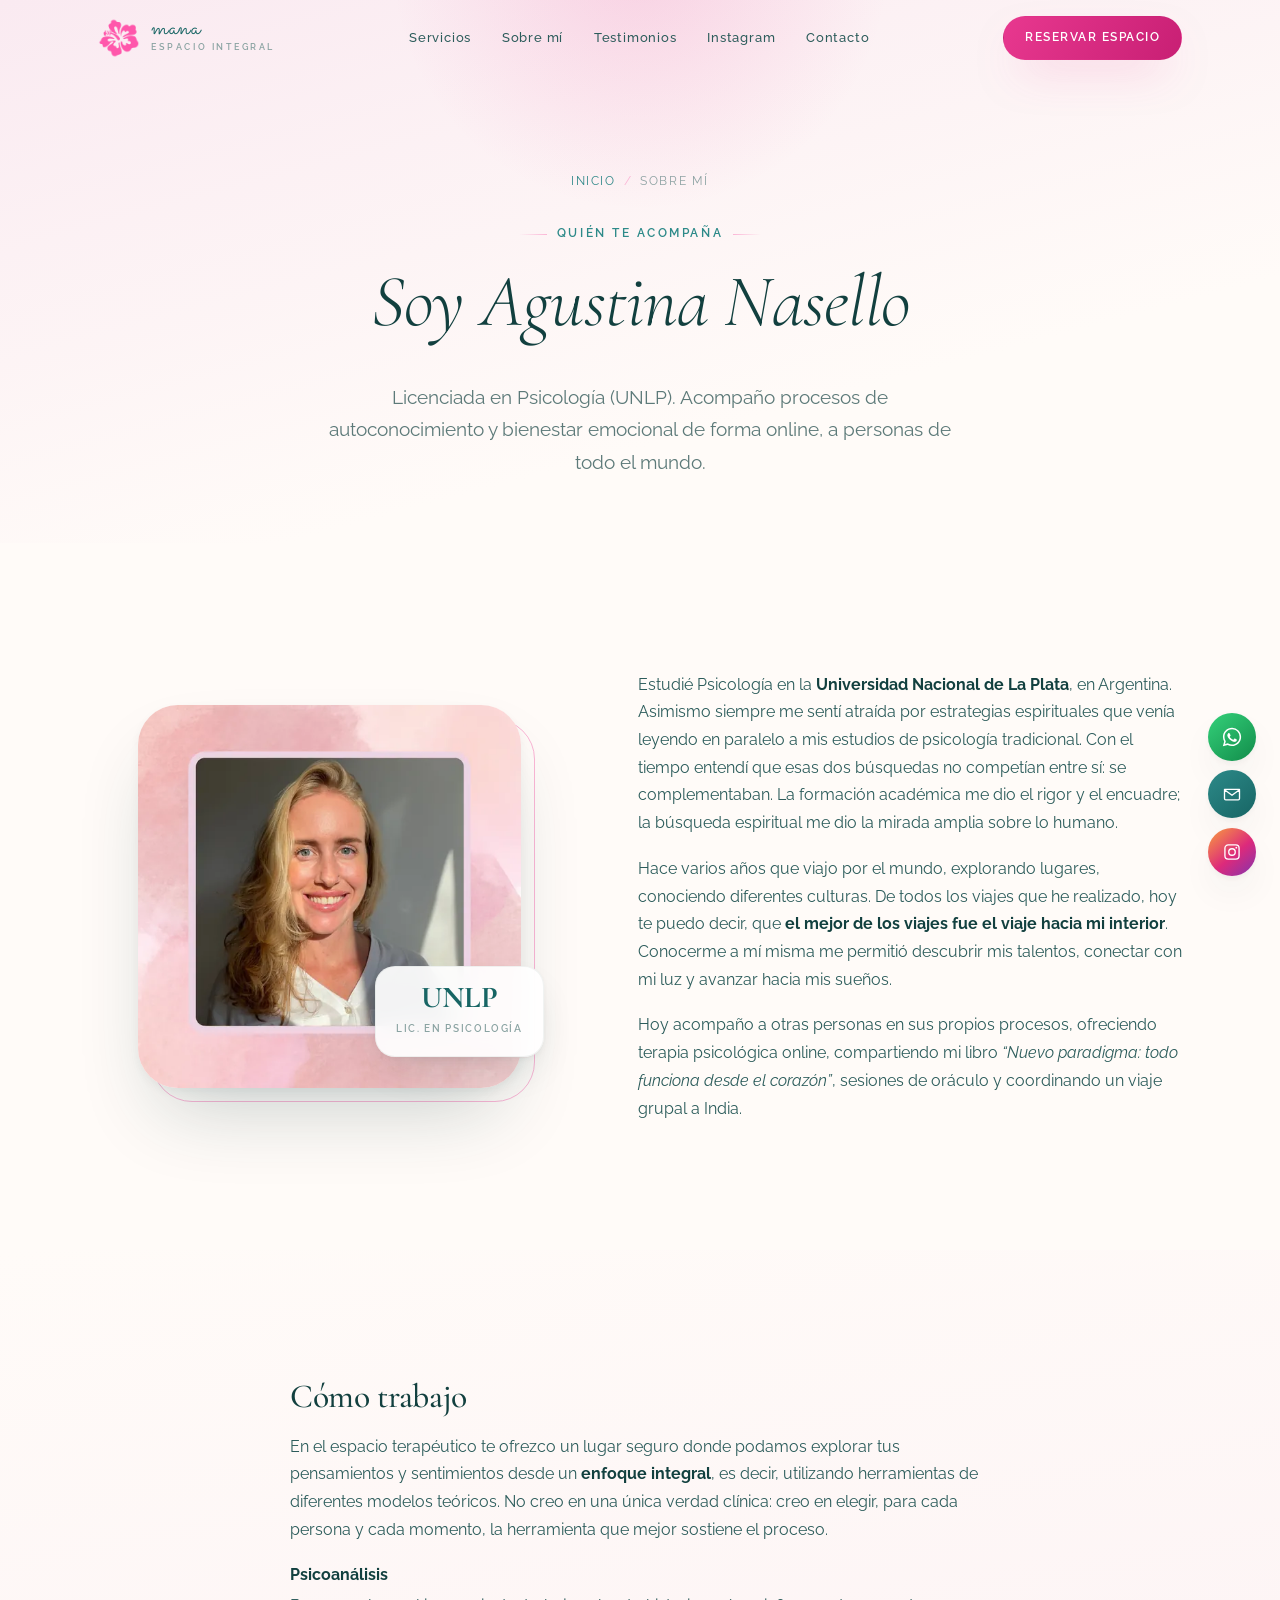
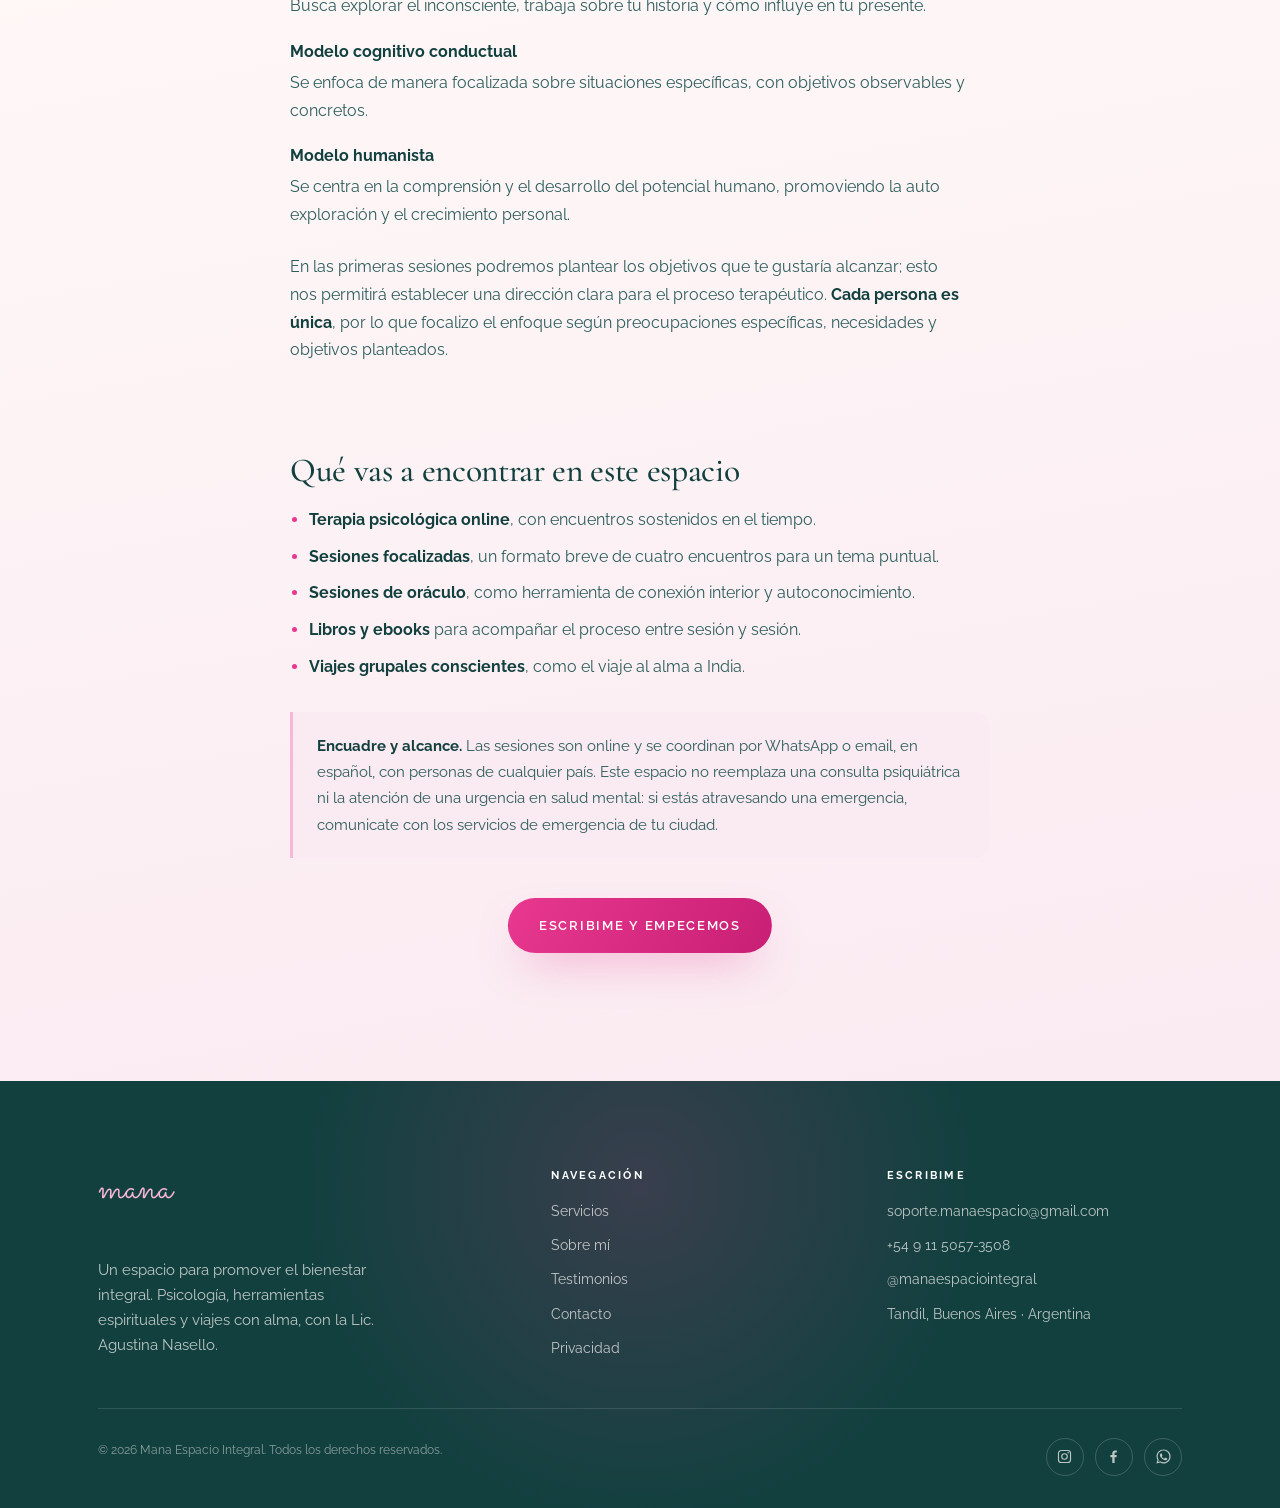
==== about/index.html @ 14892eba "Sitio de Mana · Espacio Integral Sitio estático de manaespacio.com: psicología online, sesiones foca" ====
<!DOCTYPE html>
<html lang="es">
<head>
<meta charset="UTF-8" />
<meta name="viewport" content="width=device-width, initial-scale=1, viewport-fit=cover" />
<title>Sobre mí — Lic. Agustina Nasello | Mana Espacio Integral</title>
<meta name="description" content="Quién está detrás de Mana Espacio Integral: Agustina Nasello, licenciada en Psicología por la UNLP. Formación, enfoque terapéutico integral y cómo trabajo." />
<meta name="robots" content="index, follow, max-image-preview:large" />
<meta name="theme-color" content="#fffbf8" />
<link rel="canonical" href="https://manaespacio.com/about/" />
<link rel="icon" href="../images/favicon.ico" sizes="any" />
<link rel="apple-touch-icon" href="../images/apple-touch-icon.png" />
<meta property="og:type" content="article" />
<meta property="og:locale" content="es_AR" />
<meta property="og:site_name" content="Mana · Espacio Integral" />
<meta property="og:title" content="Sobre mí — Lic. Agustina Nasello | Mana Espacio Integral" />
<meta property="og:description" content="Quién está detrás de Mana Espacio Integral: Agustina Nasello, licenciada en Psicología por la UNLP. Formación, enfoque terapéutico integral y cómo trabajo." />
<meta property="og:image" content="https://manaespacio.com/images/og-image.jpg" />
<meta name="twitter:card" content="summary_large_image" />
<link rel="alternate" type="text/markdown" href="../md/about.md" title="Versión markdown para agentes" />
<link rel="sitemap" type="application/xml" href="../sitemap.xml" />
<link rel="preconnect" href="https://fonts.googleapis.com" />
<link rel="preconnect" href="https://fonts.gstatic.com" crossorigin />
<link href="https://fonts.googleapis.com/css2?family=Cormorant+Garamond:ital,wght@0,300;0,400;0,500;0,600;1,300;1,400;1,500&family=Raleway:wght@300;400;500;600;700&family=Sacramento&display=swap" rel="stylesheet" />
<link rel="stylesheet" href="../assets/css/styles.css" />
<script type="application/ld+json">
{
  "@context": "https://schema.org",
  "@type": "AboutPage",
  "url": "https://manaespacio.com/about/",
  "name": "Sobre mí — Lic. Agustina Nasello",
  "inLanguage": "es",
  "isPartOf": { "@id": "https://manaespacio.com/#website" },
  "about": { "@id": "https://manaespacio.com/#agustina" },
  "mainEntity": {
    "@type": "Person",
    "@id": "https://manaespacio.com/#agustina",
    "name": "Agustina Nasello",
    "honorificPrefix": "Lic.",
    "jobTitle": "Licenciada en Psicología",
    "image": "https://manaespacio.com/images/agustina.webp",
    "email": "soporte.manaespacio@gmail.com",
    "telephone": "+54-9-11-5057-3508",
    "worksFor": { "@id": "https://manaespacio.com/#organization" },
    "alumniOf": { "@type": "CollegeOrUniversity", "name": "Universidad Nacional de La Plata" },
    "address": {
      "@type": "PostalAddress",
      "addressLocality": "Tandil",
      "addressRegion": "Buenos Aires",
      "addressCountry": "AR"
    },
    "sameAs": ["https://www.instagram.com/manaespaciointegral/"]
  }
}
</script>
</head>

<body>
<a class="skip-link" href="#main">Saltar al contenido</a>
<div class="scroll-bar" aria-hidden="true"></div>

<svg width="0" height="0" style="position:absolute" aria-hidden="true" focusable="false">
  <defs>
    <symbol id="i-wa" viewBox="0 0 24 24"><path fill="currentColor" d="M12.04 2C6.58 2 2.13 6.45 2.13 11.91c0 1.75.46 3.45 1.32 4.95L2 22l5.25-1.38a9.87 9.87 0 0 0 4.79 1.22h.01c5.46 0 9.91-4.45 9.91-9.91 0-2.65-1.03-5.14-2.9-7.01A9.82 9.82 0 0 0 12.04 2m0 1.67c2.2 0 4.27.86 5.83 2.42a8.2 8.2 0 0 1 2.41 5.82c0 4.54-3.7 8.24-8.25 8.24a8.2 8.2 0 0 1-4.19-1.15l-.3-.18-3.12.82.83-3.04-.2-.31a8.18 8.18 0 0 1-1.26-4.38c0-4.54 3.7-8.24 8.25-8.24m-3.6 4.1c-.17 0-.44.06-.67.31s-.89.87-.89 2.12.91 2.46 1.04 2.63 1.79 2.74 4.35 3.83c.61.26 1.08.42 1.45.54.61.19 1.17.17 1.61.1.49-.07 1.5-.61 1.72-1.21s.21-1.1.15-1.21-.23-.17-.48-.29-1.5-.74-1.73-.83-.4-.12-.57.12-.65.83-.8 1-.3.19-.55.06-1.06-.39-2.02-1.24c-.75-.67-1.25-1.49-1.4-1.74s-.02-.39.11-.51c.11-.11.25-.29.37-.44s.17-.25.25-.41.04-.31-.02-.44-.57-1.37-.78-1.87c-.2-.48-.41-.42-.57-.43z"/></symbol>
    <symbol id="i-mail" viewBox="0 0 24 24"><path fill="none" stroke="currentColor" stroke-width="1.6" stroke-linecap="round" stroke-linejoin="round" d="M3 6.5h18v11a1.5 1.5 0 0 1-1.5 1.5h-15A1.5 1.5 0 0 1 3 17.5zM3 7l9 6.5L21 7"/></symbol>
    <symbol id="i-ig" viewBox="0 0 24 24"><path fill="none" stroke="currentColor" stroke-width="1.6" d="M7.5 3.5h9a4 4 0 0 1 4 4v9a4 4 0 0 1-4 4h-9a4 4 0 0 1-4-4v-9a4 4 0 0 1 4-4Z"/><circle cx="12" cy="12" r="3.9" fill="none" stroke="currentColor" stroke-width="1.6"/><circle cx="17.2" cy="6.8" r="1.1" fill="currentColor"/></symbol>
    <symbol id="i-fb" viewBox="0 0 24 24"><path fill="currentColor" d="M13.5 21v-8h2.7l.4-3.1h-3.1V7.9c0-.9.25-1.5 1.55-1.5h1.65V3.63A22 22 0 0 0 14.3 3.5c-2.38 0-4 1.45-4 4.12V9.9H7.6V13h2.7v8z"/></symbol>
    <symbol id="i-arrow" viewBox="0 0 24 24"><path fill="none" stroke="currentColor" stroke-width="1.8" stroke-linecap="round" stroke-linejoin="round" d="M4 12h15m-6-6 6 6-6 6"/></symbol>
    <symbol id="i-chev" viewBox="0 0 24 24"><path fill="none" stroke="currentColor" stroke-width="2" stroke-linecap="round" stroke-linejoin="round" d="m6 9 6 6 6-6"/></symbol>
    <symbol id="i-ext" viewBox="0 0 24 24"><path fill="none" stroke="currentColor" stroke-width="1.8" stroke-linecap="round" stroke-linejoin="round" d="M14 4h6v6m0-6L10 14M18 14v5a1 1 0 0 1-1 1H5a1 1 0 0 1-1-1V7a1 1 0 0 1 1-1h5"/></symbol>
  </defs>
</svg>

<header class="site-header">
  <div class="header-inner">
    <a class="brand" href="../" aria-label="Mana Espacio Integral — inicio">
      <img src="../images/mana-flor.webp" width="400" height="400" alt="" />
      <span class="brand-name"><b>mana</b><span>Espacio Integral</span></span>
    </a>
    <nav class="nav" id="nav" aria-label="Navegación principal">
      <a href="../#servicios">Servicios</a>
      <a href="../about/">Sobre mí</a>
      <a href="../#testimonios">Testimonios</a>
      <a href="../#instagram">Instagram</a>
      <a href="../contact/">Contacto</a>
      <a class="btn btn--pink btn--sm" href="https://wa.link/99ufp4" target="_blank" rel="noopener">Escribime</a>
    </nav>
    <a class="btn btn--pink btn--sm header-cta" href="../contact/" data-magnetic>Reservar espacio</a>
    <button class="nav-toggle" type="button" aria-expanded="false" aria-controls="nav" aria-label="Abrir menú">
      <span></span>
    </button>
  </div>
</header>
<div class="nav-scrim" aria-hidden="true"></div>

<main id="main">

  <section class="page-hero">
    <div class="wrap narrow">
      <ol class="breadcrumb"><li><a href="../">Inicio</a></li><li>Sobre mí</li></ol>
      <p class="eyebrow eyebrow--center">Quién te acompaña</p>
      <h1>Soy Agustina Nasello</h1>
      <p class="lede">Licenciada en Psicología (UNLP). Acompaño procesos de autoconocimiento y bienestar emocional de forma online, a personas de todo el mundo.</p>
    </div>
  </section>

  <section class="section about">
    <div class="wrap">
      <div class="about-grid">
        <figure class="about-figure" data-reveal="left">
          <img src="../images/agustina.webp"
               srcset="../images/agustina-sm.webp 560w, ../images/agustina.webp 960w"
               sizes="(max-width: 1040px) 90vw, 40vw"
               width="960" height="960" loading="lazy"
               alt="Agustina Nasello, licenciada en Psicología" />
          <figcaption class="about-badge"><b>UNLP</b><span>Lic. en Psicología</span></figcaption>
        </figure>

        <div class="prose" data-reveal="right">
          <p>Estudié Psicología en la <strong>Universidad Nacional de La Plata</strong>, en Argentina. Asimismo siempre me sentí atraída por estrategias espirituales que venía leyendo en paralelo a mis estudios de psicología tradicional. Con el tiempo entendí que esas dos búsquedas no competían entre sí: se complementaban. La formación académica me dio el rigor y el encuadre; la búsqueda espiritual me dio la mirada amplia sobre lo humano.</p>
          <p>Hace varios años que viajo por el mundo, explorando lugares, conociendo diferentes culturas. De todos los viajes que he realizado, hoy te puedo decir, que <strong>el mejor de los viajes fue el viaje hacia mi interior</strong>. Conocerme a mí misma me permitió descubrir mis talentos, conectar con mi luz y avanzar hacia mis sueños.</p>
          <p>Hoy acompaño a otras personas en sus propios procesos, ofreciendo terapia psicológica online, compartiendo mi libro <em>“Nuevo paradigma: todo funciona desde el corazón”</em>, sesiones de oráculo y coordinando un viaje grupal a India.</p>
        </div>
      </div>
    </div>
  </section>

  <section class="section" style="background:linear-gradient(170deg,var(--cream),var(--blush))">
    <div class="wrap">
      <div class="prose">
        <h2>Cómo trabajo</h2>
        <p>En el espacio terapéutico te ofrezco un lugar seguro donde podamos explorar tus pensamientos y sentimientos desde un <strong>enfoque integral</strong>, es decir, utilizando herramientas de diferentes modelos teóricos. No creo en una única verdad clínica: creo en elegir, para cada persona y cada momento, la herramienta que mejor sostiene el proceso.</p>

        <dl>
          <dt>Psicoanálisis</dt>
          <dd>Busca explorar el inconsciente, trabaja sobre tu historia y cómo influye en tu presente.</dd>
          <dt>Modelo cognitivo conductual</dt>
          <dd>Se enfoca de manera focalizada sobre situaciones específicas, con objetivos observables y concretos.</dd>
          <dt>Modelo humanista</dt>
          <dd>Se centra en la comprensión y el desarrollo del potencial humano, promoviendo la auto exploración y el crecimiento personal.</dd>
        </dl>

        <p>En las primeras sesiones podremos plantear los objetivos que te gustaría alcanzar; esto nos permitirá establecer una dirección clara para el proceso terapéutico. <strong>Cada persona es única</strong>, por lo que focalizo el enfoque según preocupaciones específicas, necesidades y objetivos planteados.</p>

        <h2>Qué vas a encontrar en este espacio</h2>
        <ul>
          <li><strong>Terapia psicológica online</strong>, con encuentros sostenidos en el tiempo.</li>
          <li><strong>Sesiones focalizadas</strong>, un formato breve de cuatro encuentros para un tema puntual.</li>
          <li><strong>Sesiones de oráculo</strong>, como herramienta de conexión interior y autoconocimiento.</li>
          <li><strong>Libros y ebooks</strong> para acompañar el proceso entre sesión y sesión.</li>
          <li><strong>Viajes grupales conscientes</strong>, como el viaje al alma a India.</li>
        </ul>

        <div class="callout">
          <p><strong>Encuadre y alcance.</strong> Las sesiones son online y se coordinan por WhatsApp o email, en español, con personas de cualquier país. Este espacio no reemplaza una consulta psiquiátrica ni la atención de una urgencia en salud mental: si estás atravesando una emergencia, comunicate con los servicios de emergencia de tu ciudad.</p>
        </div>

        <p style="margin-top:2.5rem;text-align:center">
          <a class="btn btn--pink" href="../contact/" data-magnetic>Escribime y empecemos</a>
        </p>
      </div>
    </div>
  </section>
</main>

<div class="dock" aria-label="Contacto rápido">
  <a class="wa" href="https://wa.link/99ufp4" target="_blank" rel="noopener" aria-label="Escribir por WhatsApp"><svg width="22" height="22" aria-hidden="true"><use href="#i-wa"/></svg></a>
  <a class="em" href="mailto:soporte.manaespacio@gmail.com" aria-label="Enviar un email"><svg width="20" height="20" aria-hidden="true"><use href="#i-mail"/></svg></a>
  <a class="ig" href="https://www.instagram.com/manaespaciointegral/" target="_blank" rel="noopener" aria-label="Ir a Instagram"><svg width="20" height="20" aria-hidden="true"><use href="#i-ig"/></svg></a>
</div>

<footer class="site-footer">
  <div class="wrap">
    <div class="footer-grid">
      <div class="footer-brand">
        <p class="script">mana</p>
        <p>Un espacio para promover el bienestar integral. Psicología, herramientas espirituales y viajes con alma, con la Lic. Agustina Nasello.</p>
      </div>
      <div>
        <h4>Navegación</h4>
        <ul class="footer-links">
          <li><a href="../#servicios">Servicios</a></li>
          <li><a href="../about/">Sobre mí</a></li>
          <li><a href="../#testimonios">Testimonios</a></li>
          <li><a href="../contact/">Contacto</a></li>
          <li><a href="../privacy/">Privacidad</a></li>
        </ul>
      </div>
      <div>
        <h4>Escribime</h4>
        <ul class="footer-links">
          <li><a href="mailto:soporte.manaespacio@gmail.com">soporte.manaespacio@gmail.com</a></li>
          <li><a href="https://wa.link/99ufp4" target="_blank" rel="noopener">+54 9 11 5057-3508</a></li>
          <li><a href="https://www.instagram.com/manaespaciointegral/" target="_blank" rel="noopener">@manaespaciointegral</a></li>
          <li>Tandil, Buenos Aires · Argentina</li>
        </ul>
      </div>
    </div>
    <div class="footer-bottom">
      <p>© <span data-year>2026</span> Mana Espacio Integral. Todos los derechos reservados.</p>
      <div class="footer-social">
        <a href="https://www.instagram.com/manaespaciointegral/" target="_blank" rel="noopener" aria-label="Instagram"><svg width="17" height="17" aria-hidden="true"><use href="#i-ig"/></svg></a>
        <a href="https://www.facebook.com/profile.php?id=61576437737966" target="_blank" rel="noopener" aria-label="Facebook"><svg width="17" height="17" aria-hidden="true"><use href="#i-fb"/></svg></a>
        <a href="https://wa.link/99ufp4" target="_blank" rel="noopener" aria-label="WhatsApp"><svg width="17" height="17" aria-hidden="true"><use href="#i-wa"/></svg></a>
      </div>
    </div>
  </div>
</footer>

<script src="../assets/js/main.js" defer></script>
</body>
</html>
---- assets/css/styles.css ----
/* =========================================================
   Mana · Espacio Integral — sistema de diseño
   Paleta tomada del logo: hibisco #F850A8 · turquesa #409898
   ========================================================= */

:root {
  /* Superficies */
  --cream:      #fffbf8;
  --shell:      #fdf4f0;
  --blush:      #faeaf1;
  --petal:      #f7d8e6;
  --white:      #ffffff;

  /* Tinta */
  --ink:        #12403f;
  --ink-2:      #2c5c5b;
  --ink-soft:   #5d7a79;
  --ink-faint:  #8aa3a2;

  /* Marca */
  --teal:       #2d8a89;
  --teal-deep:  #176564;
  --teal-glow:  rgba(45, 138, 137, .18);
  --pink:       #e8388f;
  --pink-deep:  #c81f74;
  --pink-soft:  #fbb6d6;
  --pink-glow:  rgba(232, 56, 143, .16);

  /* Líneas y sombras */
  --line:       rgba(18, 64, 63, .10);
  --line-soft:  rgba(18, 64, 63, .06);
  --shadow-sm:  0 1px 2px rgba(18, 64, 63, .05), 0 4px 12px rgba(18, 64, 63, .05);
  --shadow-md:  0 2px 6px rgba(18, 64, 63, .05), 0 18px 40px -12px rgba(18, 64, 63, .16);
  --shadow-lg:  0 4px 10px rgba(18, 64, 63, .05), 0 40px 80px -24px rgba(18, 64, 63, .24);
  --shadow-pink:0 20px 45px -18px rgba(232, 56, 143, .55);

  /* Tipografía */
  --font-display: "Cormorant Garamond", "Iowan Old Style", Georgia, serif;
  --font-body:    "Raleway", ui-sans-serif, system-ui, -apple-system, "Segoe UI", sans-serif;
  --font-script:  "Sacramento", "Segoe Script", cursive;

  /* Ritmo */
  --gutter: clamp(1.25rem, 5vw, 3rem);
  --measure: 1180px;
  --measure-narrow: 720px;
  --radius-sm: 10px;
  --radius:    18px;
  --radius-lg: 28px;
  --radius-xl: 40px;

  /* Movimiento */
  --ease-out: cubic-bezier(.22, 1, .36, 1);
  --ease-soft: cubic-bezier(.4, 0, .2, 1);
  --header-h: 76px;

  color-scheme: light;
}

/* ---------- Reset ---------- */
*, *::before, *::after { box-sizing: border-box; }

html {
  -webkit-text-size-adjust: 100%;
  scroll-behavior: smooth;
  scroll-padding-top: calc(var(--header-h) + 18px);
  /* `clip` recorta sin crear contenedor de scroll (a diferencia de `hidden`),
     así el cajón de navegación cerrado, que vive fuera del viewport, no
     ensancha la página. */
  overflow-x: clip;
}

body {
  margin: 0;
  font-family: var(--font-body);
  font-size: 1rem;
  font-weight: 400;
  line-height: 1.7;
  color: var(--ink-2);
  background: var(--cream);
  overflow-x: hidden;
  -webkit-font-smoothing: antialiased;
  text-rendering: optimizeLegibility;
}

img, svg, video { display: block; max-width: 100%; height: auto; }
button, input, textarea, select { font: inherit; color: inherit; }
a { color: var(--teal-deep); text-decoration-thickness: 1px; text-underline-offset: 3px; }

h1, h2, h3, h4 {
  font-family: var(--font-display);
  font-weight: 500;
  color: var(--ink);
  line-height: 1.12;
  letter-spacing: -.01em;
  margin: 0 0 .5em;
  text-wrap: balance;
}

h1 { font-size: clamp(2.6rem, 6.4vw, 4.6rem); }
h2 { font-size: clamp(2.05rem, 4.6vw, 3.25rem); }
h3 { font-size: clamp(1.28rem, 2.1vw, 1.6rem); }
p  { margin: 0 0 1.1em; text-wrap: pretty; }
p:last-child { margin-bottom: 0; }

::selection { background: var(--petal); color: var(--ink); }

:where(a, button, summary, input, textarea, [tabindex]):focus-visible {
  outline: 2px solid var(--pink);
  outline-offset: 3px;
  border-radius: 6px;
}

/* ---------- Utilidades ---------- */
.wrap { width: 100%; max-width: var(--measure); margin-inline: auto; padding-inline: var(--gutter); }
.narrow { max-width: var(--measure-narrow); }
.skip-link {
  position: absolute; left: 12px; top: -80px; z-index: 2000;
  background: var(--ink); color: #fff; padding: .7rem 1.1rem;
  border-radius: 0 0 12px 12px; transition: top .25s var(--ease-out);
}
.skip-link:focus-visible { top: 0; }
.visually-hidden {
  position: absolute !important; width: 1px; height: 1px;
  padding: 0; margin: -1px; overflow: hidden; clip-path: inset(50%); white-space: nowrap;
}

.eyebrow {
  display: inline-flex; align-items: center; gap: .6rem;
  font-family: var(--font-body);
  font-size: .72rem; font-weight: 600; letter-spacing: .22em; text-transform: uppercase;
  color: var(--teal); margin: 0 0 1.1rem;
}
.eyebrow::before {
  content: ""; width: 28px; height: 1px;
  background: linear-gradient(90deg, transparent, var(--pink-soft));
}
.eyebrow--center { justify-content: center; }
.eyebrow--center::after {
  content: ""; width: 28px; height: 1px;
  background: linear-gradient(90deg, var(--pink-soft), transparent);
}

.section { position: relative; padding: clamp(4.5rem, 10vw, 8.5rem) 0; }
.section-head { max-width: 640px; margin-bottom: clamp(2.5rem, 5vw, 4rem); }
.section-head--center { margin-inline: auto; text-align: center; }
.lede { font-size: clamp(1.05rem, 1.6vw, 1.2rem); color: var(--ink-soft); }

.script { font-family: var(--font-script); color: var(--teal); line-height: 1; }

/* ---------- Botones ---------- */
.btn {
  --btn-bg: var(--ink);
  --btn-fg: #fff;
  position: relative; isolation: isolate;
  display: inline-flex; align-items: center; justify-content: center; gap: .6rem;
  padding: .95rem 1.9rem;
  border: 1px solid transparent; border-radius: 999px;
  background: var(--btn-bg); color: var(--btn-fg);
  font-size: .82rem; font-weight: 600; letter-spacing: .13em; text-transform: uppercase;
  text-decoration: none; cursor: pointer; overflow: hidden;
  transition: transform .45s var(--ease-out), box-shadow .45s var(--ease-out), color .3s var(--ease-soft);
}
.btn::after {
  content: ""; position: absolute; inset: 0; z-index: -1;
  background: linear-gradient(120deg, var(--pink), var(--pink-deep));
  transform: translateY(101%);
  transition: transform .5s var(--ease-out);
}
.btn:hover, .btn:focus-visible { transform: translateY(-3px); box-shadow: var(--shadow-pink); color: #fff; }
.btn:hover::after, .btn:focus-visible::after { transform: translateY(0); }
.btn:active { transform: translateY(-1px); }

.btn--pink { --btn-bg: linear-gradient(120deg, var(--pink), var(--pink-deep)); box-shadow: var(--shadow-pink); }
.btn--pink::after { background: linear-gradient(120deg, var(--teal), var(--teal-deep)); }

.btn--ghost {
  --btn-bg: transparent; --btn-fg: var(--ink);
  border-color: rgba(18, 64, 63, .22);
  backdrop-filter: blur(6px);
}
.btn--ghost:hover, .btn--ghost:focus-visible { border-color: transparent; }

.btn--sm { padding: .68rem 1.3rem; font-size: .72rem; }

.link-arrow {
  display: inline-flex; align-items: center; gap: .5rem;
  font-size: .78rem; font-weight: 600; letter-spacing: .14em; text-transform: uppercase;
  color: var(--teal-deep); text-decoration: none;
}
.link-arrow svg { transition: transform .4s var(--ease-out); }
.link-arrow:hover svg, .link-arrow:focus-visible svg { transform: translateX(5px); }

/* =========================================================
   Header
   ========================================================= */
.site-header {
  position: fixed; inset: 0 0 auto; z-index: 900;
  height: var(--header-h);
  display: flex; align-items: center;
  transition: background .45s var(--ease-soft), box-shadow .45s var(--ease-soft), height .45s var(--ease-soft);
}
.site-header::before {
  content: ""; position: absolute; inset: 0; z-index: -1;
  background: rgba(255, 251, 248, .78);
  backdrop-filter: blur(16px) saturate(1.3);
  -webkit-backdrop-filter: blur(16px) saturate(1.3);
  opacity: 0; transition: opacity .45s var(--ease-soft);
}
.site-header.is-stuck { height: 64px; box-shadow: 0 1px 0 var(--line-soft), 0 12px 30px -20px rgba(18,64,63,.4); }
.site-header.is-stuck::before { opacity: 1; }

.header-inner {
  width: 100%; max-width: var(--measure); margin-inline: auto;
  padding-inline: var(--gutter);
  display: flex; align-items: center; justify-content: space-between; gap: 1rem;
}

.brand { display: inline-flex; align-items: center; gap: .7rem; text-decoration: none; }
.brand img {
  width: 42px; height: 42px;
  transition: transform .5s var(--ease-out);
}
.brand:hover img { transform: rotate(-6deg) scale(1.06); }
.brand-name {
  display: flex; flex-direction: column; justify-content: center; line-height: 1;
  /* Sacramento reserva mucho aire por encima de la equis, así que la caja del
     texto queda ~5 px por debajo del centro óptico de la flor. Medido sobre el
     render real y compensado aquí para que el conjunto quede alineado. */
  transform: translateY(-.336em);
}
.brand-name b {
  font-family: var(--font-script); font-size: 1.7rem; font-weight: 400;
  color: var(--teal-deep); letter-spacing: .02em;
}
.brand-name span {
  font-size: .57rem; font-weight: 600; letter-spacing: .28em; text-transform: uppercase;
  color: var(--ink-faint);
}

.nav { display: flex; align-items: center; gap: clamp(1rem, 2.4vw, 2rem); }
.nav a {
  position: relative; font-size: .82rem; font-weight: 500; letter-spacing: .06em;
  color: var(--ink-2); text-decoration: none; padding: .35rem 0;
  transition: color .3s var(--ease-soft);
}
.nav a::after {
  content: ""; position: absolute; left: 0; bottom: 0; width: 100%; height: 1px;
  background: linear-gradient(90deg, var(--pink), var(--teal));
  transform: scaleX(0); transform-origin: right;
  transition: transform .45s var(--ease-out);
}
.nav a:hover, .nav a:focus-visible, .nav a[aria-current="true"] { color: var(--ink); }
.nav a:hover::after, .nav a:focus-visible::after, .nav a[aria-current="true"]::after { transform: scaleX(1); transform-origin: left; }

.header-cta { display: inline-flex; }
.nav > .btn { display: none; }

.nav-toggle {
  display: none; width: 44px; height: 44px; padding: 0;
  border: 1px solid var(--line); border-radius: 50%;
  background: rgba(255,255,255,.7); cursor: pointer;
  align-items: center; justify-content: center;
}
.nav-toggle span {
  display: block; width: 18px; height: 1.5px; background: var(--ink); border-radius: 2px;
  position: relative; transition: background .2s var(--ease-soft);
}
.nav-toggle span::before, .nav-toggle span::after {
  content: ""; position: absolute; left: 0; width: 18px; height: 1.5px;
  background: var(--ink); border-radius: 2px;
  transition: transform .4s var(--ease-out), top .3s var(--ease-out);
}
.nav-toggle span::before { top: -6px; }
.nav-toggle span::after  { top: 6px; }
.nav-toggle[aria-expanded="true"] span { background: transparent; }
.nav-toggle[aria-expanded="true"] span::before { top: 0; transform: rotate(45deg); }
.nav-toggle[aria-expanded="true"] span::after  { top: 0; transform: rotate(-45deg); }

/* Barra de progreso de lectura */
.scroll-bar {
  position: fixed; top: 0; left: 0; z-index: 950; height: 2px; width: 100%;
  transform: scaleX(var(--progress, 0)); transform-origin: left;
  background: linear-gradient(90deg, var(--teal), var(--pink));
}

/* =========================================================
   Hero
   ========================================================= */
.hero {
  position: relative;
  min-height: min(100svh, 940px);
  /* Fila 1: el contenido, centrado en el espacio sobrante.
     Fila 2: el indicador de scroll, siempre debajo y nunca encima. */
  display: grid;
  grid-template-rows: 1fr auto;
  justify-items: center;
  row-gap: clamp(1.75rem, 4vh, 3rem);
  padding: calc(var(--header-h) + 2.5rem) 0 clamp(1.75rem, 4vh, 2.75rem);
  overflow: hidden;
  isolation: isolate;
}
.hero-bg {
  position: absolute; inset: -12% 0 0; z-index: -3;
  background: url("../../images/hero.webp") center 40% / cover no-repeat, var(--blush);
  will-change: transform;
}
.hero::before {
  content: ""; position: absolute; inset: 0; z-index: -2;
  background:
    radial-gradient(120% 75% at 50% 18%, rgba(255,251,248,.10) 0%, rgba(255,251,248,.52) 55%, rgba(255,251,248,.9) 100%),
    linear-gradient(180deg, rgba(255,251,248,.35) 0%, transparent 28%, rgba(255,251,248,.96) 100%);
}
.hero-content { position: relative; align-self: center; text-align: center; max-width: 900px; }

.hero-mark {
  width: clamp(150px, 20vw, 230px); margin: 0 auto 1.6rem;
  filter: drop-shadow(0 16px 32px rgba(18, 64, 63, .16));
  animation: float-soft 7s var(--ease-soft) infinite;
}
.hero h1 {
  font-weight: 300; font-style: italic;
  color: var(--ink);
  text-shadow: 0 1px 24px rgba(255, 251, 248, .8);
  margin-bottom: .55em;
}
.hero h1 em { font-style: italic; color: var(--teal-deep); }
.hero-sub {
  max-width: 43ch; margin: 0 auto 2.4rem;
  font-size: clamp(1.02rem, 1.7vw, 1.18rem); color: var(--ink-2);
}
.hero-actions { display: flex; flex-wrap: wrap; gap: .9rem; justify-content: center; }

.hero-scroll {
  display: inline-flex; flex-direction: column; align-items: center; gap: .55rem;
  font-size: .62rem; font-weight: 600; letter-spacing: .26em; text-transform: uppercase;
  color: var(--ink-faint); text-decoration: none;
}
.hero-scroll i {
  display: block; width: 1px; height: 44px;
  background: linear-gradient(180deg, var(--pink-soft), transparent);
  position: relative; overflow: hidden;
}
.hero-scroll i::after {
  content: ""; position: absolute; inset: 0; background: var(--teal);
  animation: scroll-cue 2.4s var(--ease-soft) infinite;
}

/* Pétalos flotantes */
.petals { position: absolute; inset: 0; z-index: -1; pointer-events: none; overflow: hidden; }
.petal {
  position: absolute; width: 10px; height: 10px; border-radius: 60% 0 60% 0;
  background: radial-gradient(circle at 30% 30%, var(--pink-soft), rgba(232,56,143,.28));
  opacity: 0; animation: petal-fall linear infinite;
}

@keyframes petal-fall {
  0%   { transform: translate3d(0, -12vh, 0) rotate(0deg) scale(.8); opacity: 0; }
  12%  { opacity: .75; }
  85%  { opacity: .45; }
  100% { transform: translate3d(var(--drift, 60px), 108vh, 0) rotate(520deg) scale(1.1); opacity: 0; }
}
@keyframes float-soft {
  0%, 100% { transform: translateY(0); }
  50%      { transform: translateY(-12px); }
}
@keyframes scroll-cue {
  0%   { transform: translateY(-100%); }
  55%  { transform: translateY(0); }
  100% { transform: translateY(100%); }
}

/* =========================================================
   Cita "brillo propio"
   ========================================================= */
.quote {
  position: relative; overflow: hidden;
  background: linear-gradient(160deg, var(--blush), var(--shell) 55%, var(--cream));
  padding: clamp(4.5rem, 9vw, 7.5rem) 0;
  text-align: center;
}
.quote::before,
.quote::after {
  content: ""; position: absolute; width: 380px; height: 380px; border-radius: 50%;
  background: radial-gradient(circle, var(--pink-glow), transparent 68%);
  filter: blur(10px);
}
.quote::before { top: -160px; left: -120px; }
.quote::after  { bottom: -190px; right: -130px; background: radial-gradient(circle, var(--teal-glow), transparent 68%); }

.quote-mark {
  font-family: var(--font-display); font-size: 6rem; line-height: .6;
  color: var(--pink-soft); display: block; margin-bottom: .4rem;
}
.quote blockquote { margin: 0; }
.quote p {
  font-family: var(--font-display);
  font-size: clamp(1.5rem, 3.4vw, 2.5rem);
  font-weight: 300; font-style: italic; line-height: 1.34;
  color: var(--ink);
  max-width: 19ch; margin-inline: auto;
}
/* Revelado palabra por palabra */
.word { display: inline-block; opacity: .16; transition: opacity .5s var(--ease-soft), transform .5s var(--ease-out); transform: translateY(6px); }
.word.is-lit { opacity: 1; transform: none; }
.quote cite {
  display: block; margin-top: 2rem; font-style: normal;
  font-size: .74rem; font-weight: 600; letter-spacing: .24em; text-transform: uppercase; color: var(--teal);
}

/* =========================================================
   Sobre mí
   ========================================================= */
.about { background: var(--cream); }
.about-grid {
  display: grid; gap: clamp(2.5rem, 6vw, 5rem);
  grid-template-columns: minmax(0, .85fr) minmax(0, 1fr);
  align-items: center;
}
.about-figure { position: relative; }
.about-figure img {
  width: 100%; border-radius: var(--radius-xl);
  box-shadow: var(--shadow-lg);
  position: relative; z-index: 1;
}
.about-figure::before {
  content: ""; position: absolute; inset: 14px -14px -14px 14px;
  border: 1px solid var(--pink-soft); border-radius: var(--radius-xl);
  z-index: 0;
}
.about-badge {
  position: absolute; z-index: 2; right: -6%; bottom: 8%;
  background: rgba(255, 255, 255, .92);
  backdrop-filter: blur(10px);
  border: 1px solid var(--line-soft); border-radius: 20px;
  padding: 1rem 1.25rem; box-shadow: var(--shadow-md);
  text-align: center; min-width: 148px;
}
.about-badge b { display: block; font-family: var(--font-display); font-size: 1.9rem; color: var(--teal-deep); line-height: 1; }
.about-badge span { font-size: .64rem; font-weight: 600; letter-spacing: .16em; text-transform: uppercase; color: var(--ink-faint); }

.about-title { display: block; margin-bottom: .35em; }
.about-title .soy {
  display: block; font-family: var(--font-body);
  font-size: .72rem; font-weight: 600; letter-spacing: .24em; text-transform: uppercase;
  color: var(--ink-faint); margin-bottom: .55rem;
}
.about-title .about-name {
  display: block; font-family: var(--font-script); font-weight: 400;
  font-size: clamp(2.5rem, 11vw, 4.4rem); color: var(--pink); line-height: .95;
}

.chips { display: flex; flex-wrap: wrap; gap: .5rem; margin-top: 2rem; padding: 0; list-style: none; }
.chips li {
  font-size: .72rem; font-weight: 600; letter-spacing: .1em; text-transform: uppercase;
  color: var(--teal-deep);
  background: var(--blush); border: 1px solid rgba(232,56,143,.14);
  padding: .45rem .95rem; border-radius: 999px;
}

/* =========================================================
   Servicios
   ========================================================= */
.services {
  position: relative;
  background: var(--shell) url("../../images/papel.webp") center / 520px repeat;
}
.services::before {
  content: ""; position: absolute; inset: 0;
  background: linear-gradient(180deg, var(--cream), rgba(253,244,240,.55) 22%, rgba(253,244,240,.55) 78%, var(--cream));
  pointer-events: none;
}
.services > * { position: relative; }

.cards {
  display: grid; gap: clamp(1.25rem, 2.4vw, 1.9rem);
  grid-template-columns: repeat(auto-fit, minmax(min(305px, 100%), 1fr));
}
.card {
  display: flex; flex-direction: column;
  background: rgba(255, 255, 255, .84);
  backdrop-filter: blur(8px);
  border: 1px solid var(--line-soft);
  border-radius: var(--radius-lg);
  overflow: hidden;
  box-shadow: var(--shadow-sm);
  transition: transform .55s var(--ease-out), box-shadow .55s var(--ease-out), border-color .4s var(--ease-soft);
}
.card:hover, .card:focus-within {
  transform: translateY(-8px);
  box-shadow: var(--shadow-lg);
  border-color: rgba(232, 56, 143, .22);
}
.card-media { position: relative; aspect-ratio: 2 / 1; overflow: hidden; background: var(--blush); }
.card-media img {
  width: 100%; height: 100%; object-fit: cover;
  transition: transform .9s var(--ease-out), filter .6s var(--ease-soft);
}
.card:hover .card-media img { transform: scale(1.07); }
.card-media::after {
  content: ""; position: absolute; inset: 0;
  background: linear-gradient(180deg, transparent 45%, rgba(255,255,255,.55));
}
.card-tag {
  position: absolute; z-index: 2; top: .85rem; left: .85rem;
  font-size: .6rem; font-weight: 700; letter-spacing: .16em; text-transform: uppercase;
  color: var(--white); background: rgba(18, 64, 63, .58);
  backdrop-filter: blur(6px);
  padding: .32rem .7rem; border-radius: 999px;
}
.card-tag--pink { background: rgba(200, 31, 116, .72); }

.card-body { display: flex; flex-direction: column; flex: 1; padding: 1.5rem 1.6rem 1.7rem; }
.card-body h3 { margin-bottom: .55rem; }
.card-summary { font-size: .95rem; color: var(--ink-soft); }

.card-more {
  display: grid; grid-template-rows: 0fr;
  transition: grid-template-rows .6s var(--ease-out);
}
.card-more > div { overflow: hidden; }
.card.is-open .card-more { grid-template-rows: 1fr; }
.card-more p {
  font-size: .92rem; color: var(--ink-soft);
  padding-top: 1rem; margin-top: .6rem;
  border-top: 1px solid var(--line-soft);
}
.card-actions { margin-top: auto; padding-top: 1.35rem; }
.card-toggle {
  display: inline-flex; align-items: center; gap: .5rem;
  background: none; border: 0; padding: 0; cursor: pointer;
  font-size: .75rem; font-weight: 700; letter-spacing: .14em; text-transform: uppercase;
  color: var(--pink-deep);
}
.card-toggle svg { transition: transform .45s var(--ease-out); }
.card.is-open .card-toggle svg { transform: rotate(180deg); }
.card-toggle .label-close { display: none; }
.card.is-open .card-toggle .label-open  { display: none; }
.card.is-open .card-toggle .label-close { display: inline; }

/* =========================================================
   Testimonios
   ========================================================= */
.testimonials {
  position: relative; overflow: hidden;
  background: var(--white) url("../../images/flores.webp") center / cover no-repeat;
  text-align: center;
}
.testimonials::before {
  content: ""; position: absolute; inset: 0;
  background: radial-gradient(70% 60% at 50% 50%, rgba(255,255,255,.94) 40%, rgba(255,255,255,.72));
}
.testimonials > * { position: relative; }

.t-stage { position: relative; min-height: 310px; max-width: 760px; margin: 0 auto; }
.t-slide {
  position: absolute; inset: 0;
  display: flex; flex-direction: column; justify-content: center; align-items: center;
  opacity: 0; transform: translateY(18px) scale(.985);
  transition: opacity .8s var(--ease-soft), transform .8s var(--ease-out);
  pointer-events: none;
}
.t-slide.is-active { opacity: 1; transform: none; pointer-events: auto; }
.t-slide p {
  font-family: var(--font-display); font-style: italic; font-weight: 300;
  font-size: clamp(1.28rem, 2.7vw, 1.95rem); line-height: 1.42; color: var(--ink);
  max-width: 26ch;
}
.t-slide cite {
  font-style: normal; font-size: .74rem; font-weight: 600;
  letter-spacing: .22em; text-transform: uppercase; color: var(--teal);
  margin-top: 1.4rem;
}
.t-stars { color: var(--pink); letter-spacing: .3em; font-size: .8rem; margin-bottom: 1.6rem; }

.t-dots { display: flex; gap: .6rem; justify-content: center; margin-top: 1.5rem; }
.t-dots button {
  width: 30px; height: 3px; padding: 0; border: 0; cursor: pointer; border-radius: 99px;
  background: rgba(18, 64, 63, .16);
  transition: background .4s var(--ease-soft), width .4s var(--ease-out);
}
.t-dots button[aria-selected="true"] { background: linear-gradient(90deg, var(--pink), var(--teal)); width: 48px; }

/* =========================================================
   Instagram
   ========================================================= */
.instagram { position: relative; background: var(--cream); }
.instagram::before {
  content: ""; position: absolute; inset: 0;
  background:
    linear-gradient(180deg, var(--cream), rgba(250,234,241,.5) 35%, rgba(250,234,241,.5) 65%, var(--cream)),
    url("../../images/papel-ig.webp") center / 460px repeat;
  background-blend-mode: multiply, normal;
  opacity: .9;
}
.instagram > * { position: relative; }

.ig-frame {
  border-radius: var(--radius-lg);
  border: 1px solid var(--line-soft);
  background: rgba(255,255,255,.7);
  backdrop-filter: blur(8px);
  box-shadow: var(--shadow-md);
  padding: clamp(.75rem, 2vw, 1.4rem);
  min-height: 260px;
  overflow: hidden;
}
.ig-fallback {
  display: flex; flex-direction: column; align-items: center; justify-content: center; gap: 1rem;
  text-align: center; padding: 3rem 1.5rem; color: var(--ink-soft);
}
.ig-handle {
  display: inline-flex; align-items: center; gap: .6rem;
  font-family: var(--font-display); font-size: 1.5rem; color: var(--ink); text-decoration: none;
}

/* =========================================================
   Contacto
   ========================================================= */
.contact { background: linear-gradient(170deg, var(--cream) 0%, var(--blush) 100%); }
.contact-grid {
  display: grid; gap: clamp(2rem, 5vw, 3.5rem);
  grid-template-columns: minmax(0, 1.05fr) minmax(0, .95fr);
  align-items: start;
}
.form-card {
  background: rgba(255,255,255,.82);
  backdrop-filter: blur(10px);
  border: 1px solid var(--line-soft);
  border-radius: var(--radius-lg);
  box-shadow: var(--shadow-md);
  padding: clamp(1.6rem, 3.4vw, 2.6rem);
}
.field { position: relative; margin-bottom: 1.5rem; }
.field input, .field textarea {
  width: 100%; padding: 1.35rem 1rem .6rem;
  background: rgba(255,255,255,.75);
  border: 1px solid var(--line);
  border-radius: 14px;
  font-size: .96rem; color: var(--ink);
  transition: border-color .3s var(--ease-soft), box-shadow .3s var(--ease-soft), background .3s var(--ease-soft);
}
.field textarea { min-height: 142px; resize: vertical; }
.field label {
  position: absolute; left: 1rem; top: .95rem;
  font-size: .95rem; color: var(--ink-faint); pointer-events: none;
  transition: transform .3s var(--ease-out), font-size .3s var(--ease-out), color .3s var(--ease-soft);
  transform-origin: left top;
}
.field input:focus, .field textarea:focus {
  outline: none; border-color: var(--teal);
  background: #fff;
  box-shadow: 0 0 0 4px var(--teal-glow);
}
.field input:focus + label,
.field textarea:focus + label,
.field input:not(:placeholder-shown) + label,
.field textarea:not(:placeholder-shown) + label {
  transform: translateY(-.62rem) scale(.76);
  color: var(--teal-deep);
}
.form-note { font-size: .78rem; color: var(--ink-faint); margin-top: 1.1rem; }

.contact-list { list-style: none; margin: 0; padding: 0; display: grid; gap: .8rem; }
.contact-list a {
  display: flex; align-items: center; gap: 1rem;
  padding: 1.1rem 1.25rem;
  background: rgba(255,255,255,.72);
  border: 1px solid var(--line-soft); border-radius: 18px;
  text-decoration: none; color: var(--ink);
  transition: transform .45s var(--ease-out), box-shadow .45s var(--ease-out), border-color .3s var(--ease-soft), background .3s var(--ease-soft);
}
.contact-list a:hover, .contact-list a:focus-visible {
  transform: translateX(6px);
  box-shadow: var(--shadow-md);
  border-color: rgba(232, 56, 143, .2);
  background: #fff;
}
.contact-list .ci-icon {
  flex: none; width: 42px; height: 42px; border-radius: 13px;
  display: grid; place-items: center;
  background: var(--blush); color: var(--teal-deep);
}
.contact-list b { display: block; font-weight: 600; font-size: .95rem; }
.contact-list small { color: var(--ink-faint); font-size: .78rem; letter-spacing: .04em; }

/* =========================================================
   Dock social flotante
   ========================================================= */
.dock {
  position: fixed; right: clamp(.8rem, 2vw, 1.5rem); bottom: clamp(.8rem, 2vw, 1.5rem);
  z-index: 800; display: flex; flex-direction: column; gap: .6rem;
  transform: translateX(120%); opacity: 0;
  transition: transform .7s var(--ease-out), opacity .7s var(--ease-out);
}
.dock.is-visible { transform: none; opacity: 1; }
.dock a {
  width: 48px; height: 48px; border-radius: 50%;
  display: grid; place-items: center;
  color: #fff; text-decoration: none;
  box-shadow: var(--shadow-md);
  transition: transform .4s var(--ease-out), box-shadow .4s var(--ease-out);
}
.dock a:hover, .dock a:focus-visible { transform: translateY(-4px) scale(1.07); }
.dock .wa { background: linear-gradient(140deg, #34d17a, #128c4a); }
.dock .em { background: linear-gradient(140deg, var(--teal), var(--teal-deep)); }
.dock .ig { background: linear-gradient(140deg, #f9a03c, #dd2a7b 55%, #8134af); }

/* =========================================================
   Footer
   ========================================================= */
.site-footer {
  background: var(--ink); color: rgba(255, 251, 248, .72);
  padding: clamp(3.5rem, 7vw, 5.5rem) 0 2rem;
  position: relative; overflow: hidden;
}
.site-footer::before {
  content: ""; position: absolute; top: -60%; left: 50%; translate: -50% 0;
  width: 720px; height: 720px; border-radius: 50%;
  background: radial-gradient(circle, rgba(232, 56, 143, .18), transparent 66%);
}
.site-footer > * { position: relative; }
.footer-grid {
  display: grid; gap: 2.5rem;
  grid-template-columns: minmax(0, 1.4fr) repeat(2, minmax(0, 1fr));
  padding-bottom: 3rem;
  border-bottom: 1px solid rgba(255, 251, 248, .12);
}
.site-footer h4 {
  color: #fff; font-family: var(--font-body);
  font-size: .7rem; font-weight: 700; letter-spacing: .2em; text-transform: uppercase;
  margin-bottom: 1.1rem;
}
.site-footer a { color: rgba(255, 251, 248, .72); text-decoration: none; transition: color .3s var(--ease-soft); }
.site-footer a:hover, .site-footer a:focus-visible { color: var(--pink-soft); }
.footer-links { list-style: none; margin: 0; padding: 0; display: grid; gap: .6rem; font-size: .9rem; }
.footer-brand .script { color: var(--pink-soft); font-size: 2.6rem; }
.footer-brand p { font-size: .92rem; max-width: 34ch; }
.footer-bottom {
  display: flex; flex-wrap: wrap; gap: 1rem; justify-content: space-between; align-items: center;
  padding-top: 1.8rem; font-size: .78rem; color: rgba(255, 251, 248, .5);
}
.footer-social { display: flex; gap: .7rem; }
.footer-social a {
  width: 38px; height: 38px; border-radius: 50%;
  display: grid; place-items: center;
  border: 1px solid rgba(255, 251, 248, .18);
  transition: background .35s var(--ease-soft), border-color .35s var(--ease-soft), transform .35s var(--ease-out);
}
.footer-social a:hover, .footer-social a:focus-visible {
  background: rgba(232, 56, 143, .22); border-color: transparent; transform: translateY(-3px);
}

/* =========================================================
   Páginas interiores (about / contact / privacy / 404)
   ========================================================= */
.page-hero {
  position: relative; overflow: hidden;
  padding: calc(var(--header-h) + clamp(3.5rem, 8vw, 6rem)) 0 clamp(2.5rem, 6vw, 4rem);
  background: linear-gradient(165deg, var(--blush), var(--cream) 70%);
  text-align: center;
}
.page-hero::after {
  content: ""; position: absolute; width: 520px; height: 520px; border-radius: 50%;
  top: -300px; left: 50%; translate: -50% 0;
  background: radial-gradient(circle, var(--pink-glow), transparent 68%);
}
.page-hero > * { position: relative; }
.page-hero h1 { font-weight: 300; font-style: italic; }

.breadcrumb {
  list-style: none; display: flex; flex-wrap: wrap; gap: .5rem; justify-content: center;
  margin: 0 0 1.5rem; padding: 0;
  font-size: .72rem; letter-spacing: .14em; text-transform: uppercase; color: var(--ink-faint);
}
.breadcrumb a { color: var(--teal); text-decoration: none; }
.breadcrumb li + li::before { content: "/"; margin-right: .5rem; color: var(--pink-soft); }

.prose { max-width: 70ch; margin-inline: auto; font-size: 1.02rem; }
.prose h2 { font-size: clamp(1.6rem, 3vw, 2.1rem); margin-top: 2.6em; }
.prose h2:first-child { margin-top: 0; }
.prose h3 { font-size: 1.22rem; margin-top: 2em; }
.prose ul, .prose ol { padding-left: 1.2rem; margin: 0 0 1.4em; }
.prose li { margin-bottom: .55em; }
.prose li::marker { color: var(--pink); }
.prose hr { border: 0; height: 1px; background: var(--line); margin: 3rem 0; }
.prose strong { color: var(--ink); }
.prose .callout {
  background: var(--blush); border-left: 3px solid var(--pink-soft);
  border-radius: 0 16px 16px 0; padding: 1.3rem 1.5rem; margin: 2rem 0;
  font-size: .96rem;
}
.prose dl { margin: 0 0 1.5em; }
.prose dt { font-weight: 700; color: var(--ink); margin-top: 1.1em; }
.prose dd { margin: .2em 0 0; }

.error-code {
  font-family: var(--font-display); font-weight: 300; font-style: italic;
  font-size: clamp(6rem, 22vw, 13rem); line-height: .85;
  background: linear-gradient(120deg, var(--teal), var(--pink));
  -webkit-background-clip: text; background-clip: text; color: transparent;
  margin: 0;
}

/* =========================================================
   Animaciones de entrada
   ========================================================= */
[data-reveal] {
  opacity: 0;
  transform: translateY(28px);
  transition:
    opacity .9s var(--ease-soft) var(--reveal-delay, 0ms),
    transform .9s var(--ease-out) var(--reveal-delay, 0ms),
    filter .9s var(--ease-soft) var(--reveal-delay, 0ms);
  filter: blur(6px);
}
[data-reveal="left"]  { transform: translateX(-34px); }
[data-reveal="right"] { transform: translateX(34px); }
[data-reveal="zoom"]  { transform: scale(.94); }
[data-reveal].is-in { opacity: 1; transform: none; filter: none; }

/* =========================================================
   Responsive
   ========================================================= */
@media (max-width: 1040px) {
  .about-grid { grid-template-columns: 1fr; }
  .about-figure { max-width: 460px; margin-inline: auto; }
  .about-badge { right: 0; }
  .contact-grid { grid-template-columns: 1fr; }
  .footer-grid { grid-template-columns: 1fr 1fr; }
  .footer-brand { grid-column: 1 / -1; }
}

@media (max-width: 860px) {
  .nav-toggle { display: inline-flex; }
  .header-cta { display: none; }
  .nav {
    position: fixed; inset: 0 0 0 auto; width: min(320px, 84vw);
    flex-direction: column; align-items: flex-start; justify-content: center;
    gap: 1.4rem; padding: 2rem var(--gutter);
    background: rgba(255, 251, 248, .97);
    backdrop-filter: blur(20px);
    box-shadow: -20px 0 60px -30px rgba(18, 64, 63, .5);
    transform: translateX(100%);
    visibility: hidden;
    transition: transform .55s var(--ease-out), visibility .55s;
  }
  .nav.is-open { transform: none; visibility: visible; }
  .nav a { font-size: 1.35rem; font-family: var(--font-display); letter-spacing: 0; }
  .nav > .btn { display: inline-flex; margin-top: .5rem; }
  .nav-scrim {
    position: fixed; inset: 0; z-index: 890; /* por debajo de .site-header (900) */
    background: rgba(18, 64, 63, .35);
    backdrop-filter: blur(3px);
    opacity: 0; visibility: hidden;
    transition: opacity .45s var(--ease-soft), visibility .45s;
  }
  .nav-scrim.is-open { opacity: 1; visibility: visible; }
  body.nav-open { overflow: hidden; }
}

/* En pantallas chicas se sirven las variantes ligeras de los fondos grandes */
@media (max-width: 760px) {
  .hero-bg { background-image: url("../../images/hero-sm.webp"); }
  .testimonials { background-image: url("../../images/flores-sm.webp"); }
}

@media (max-width: 620px) {
  :root { --header-h: 66px; }
  .brand img { width: 36px; height: 36px; }
  .brand-name b { font-size: 1.45rem; }
  .hero { min-height: 92svh; }
  .hero-actions .btn { width: 100%; }
  .about-badge { position: static; margin: 1.2rem auto 0; }
  .about-figure::before { display: none; }
  .footer-grid { grid-template-columns: 1fr; }
  .dock a { width: 44px; height: 44px; }
  .t-stage { min-height: 300px; }
}

/* =========================================================
   Accesibilidad — movimiento reducido
   ========================================================= */
@media (prefers-reduced-motion: reduce) {
  html { scroll-behavior: auto; }
  *, *::before, *::after {
    animation-duration: .001ms !important;
    animation-iteration-count: 1 !important;
    transition-duration: .001ms !important;
    scroll-behavior: auto !important;
  }
  [data-reveal] { opacity: 1; transform: none; filter: none; }
  .petals, .hero-scroll i::after { display: none; }
  .word { opacity: 1; transform: none; }
  .dock { transform: none; opacity: 1; }
}

@media print {
  .site-header, .dock, .hero-scroll, .petals, .scroll-bar { display: none !important; }
  body { background: #fff; }
}
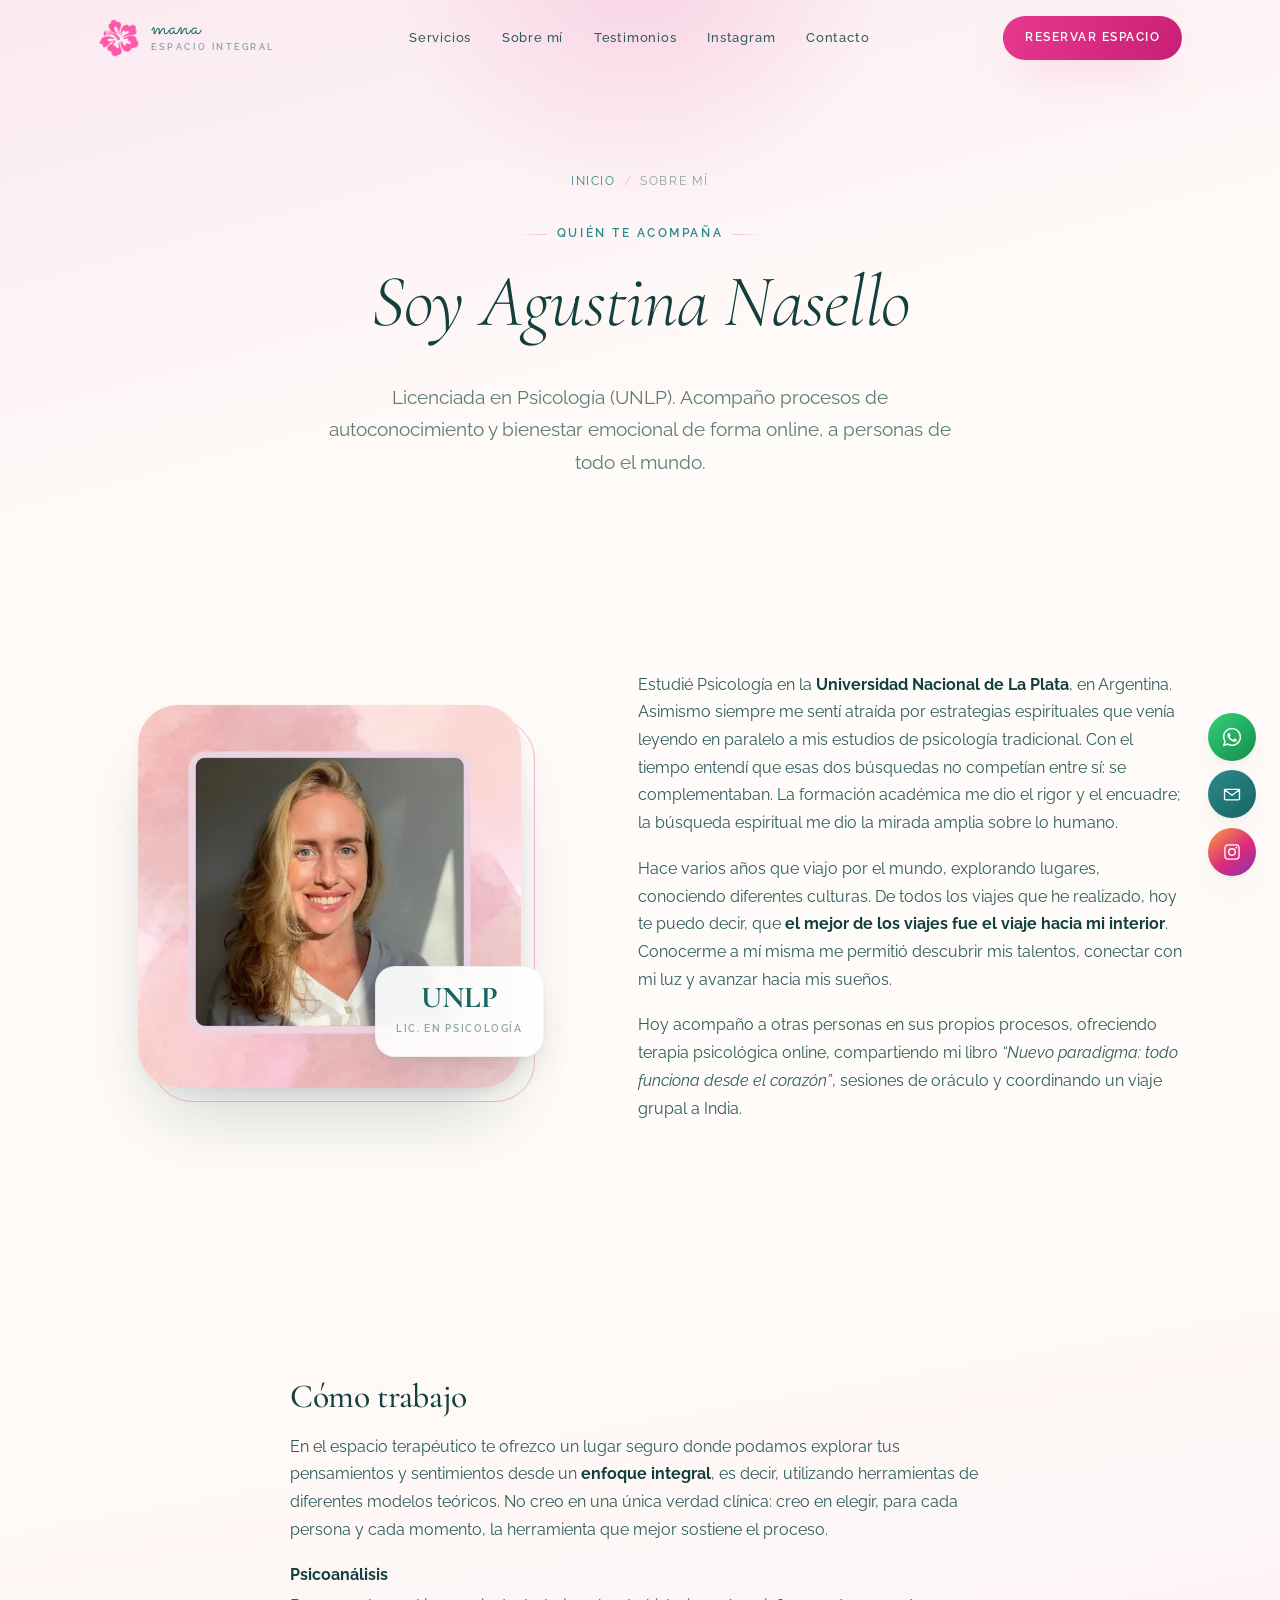
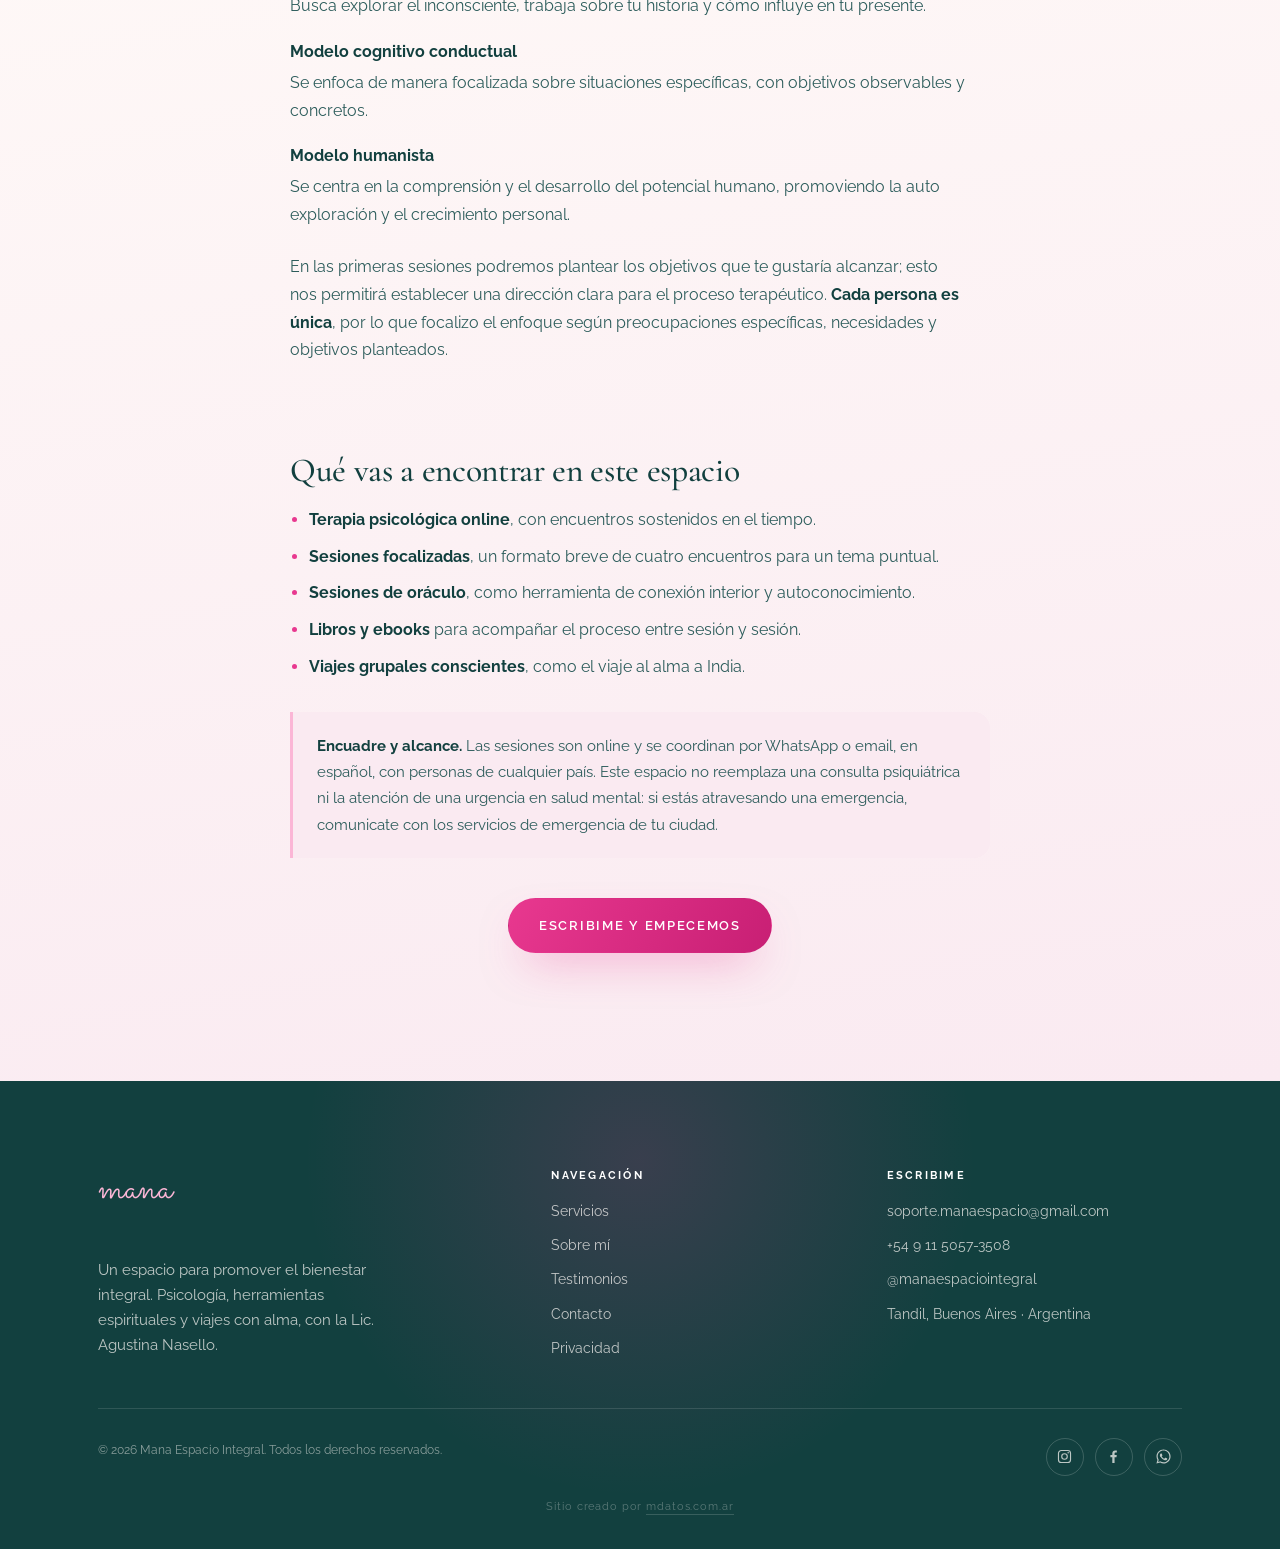
==== commit 72b30eca: "Crédito de autoría en el pie, discreto Línea propia bajo el copyright: "Sitio creado por mdatos.com." ====
--- a/about/index.html
+++ b/about/index.html
@@ -8,8 +8,10 @@
 <meta name="robots" content="index, follow, max-image-preview:large" />
 <meta name="theme-color" content="#fffbf8" />
 <link rel="canonical" href="https://manaespacio.com/about/" />
-<link rel="icon" href="../images/favicon.ico" sizes="any" />
-<link rel="apple-touch-icon" href="../images/apple-touch-icon.png" />
+<link rel="icon" href="../images/favicon.ico" sizes="16x16 32x32 48x48" />
+<link rel="icon" type="image/png" sizes="96x96" href="../images/favicon-96.png" />
+<link rel="apple-touch-icon" sizes="180x180" href="../images/apple-touch-icon.png" />
+<link rel="manifest" href="../site.webmanifest" />
 <meta property="og:type" content="article" />
 <meta property="og:locale" content="es_AR" />
 <meta property="og:site_name" content="Mana · Espacio Integral" />
@@ -204,6 +206,10 @@
         <a href="https://wa.link/99ufp4" target="_blank" rel="noopener" aria-label="WhatsApp"><svg width="17" height="17" aria-hidden="true"><use href="#i-wa"/></svg></a>
       </div>
     </div>
+
+    <p class="footer-credit">
+      Sitio creado por <a href="https://www.mdatos.com.ar" target="_blank" rel="noopener">mdatos.com.ar</a>
+    </p>
   </div>
 </footer>
 
--- a/assets/css/styles.css
+++ b/assets/css/styles.css
@@ -739,6 +739,29 @@
   display: flex; flex-wrap: wrap; gap: 1rem; justify-content: space-between; align-items: center;
   padding-top: 1.8rem; font-size: .78rem; color: rgba(255, 251, 248, .5);
 }
+
+/* Crédito de autoría: deliberadamente discreto — más chico y más tenue que el
+   copyright, en su propia línea, y sólo toma color al pasar por encima. */
+.footer-credit {
+  margin: 1.4rem 0 0;
+  text-align: center;
+  font-size: .68rem;
+  letter-spacing: .08em;
+  color: rgba(255, 251, 248, .3);
+}
+.footer-credit a {
+  color: inherit;
+  text-decoration: none;
+  border-bottom: 1px solid rgba(255, 251, 248, .16);
+  padding-bottom: 1px;
+  transition: color .35s var(--ease-soft), border-color .35s var(--ease-soft);
+}
+.footer-credit a:hover,
+.footer-credit a:focus-visible {
+  color: var(--pink-soft);
+  border-color: var(--pink-soft);
+}
+
 .footer-social { display: flex; gap: .7rem; }
 .footer-social a {
   width: 38px; height: 38px; border-radius: 50%;
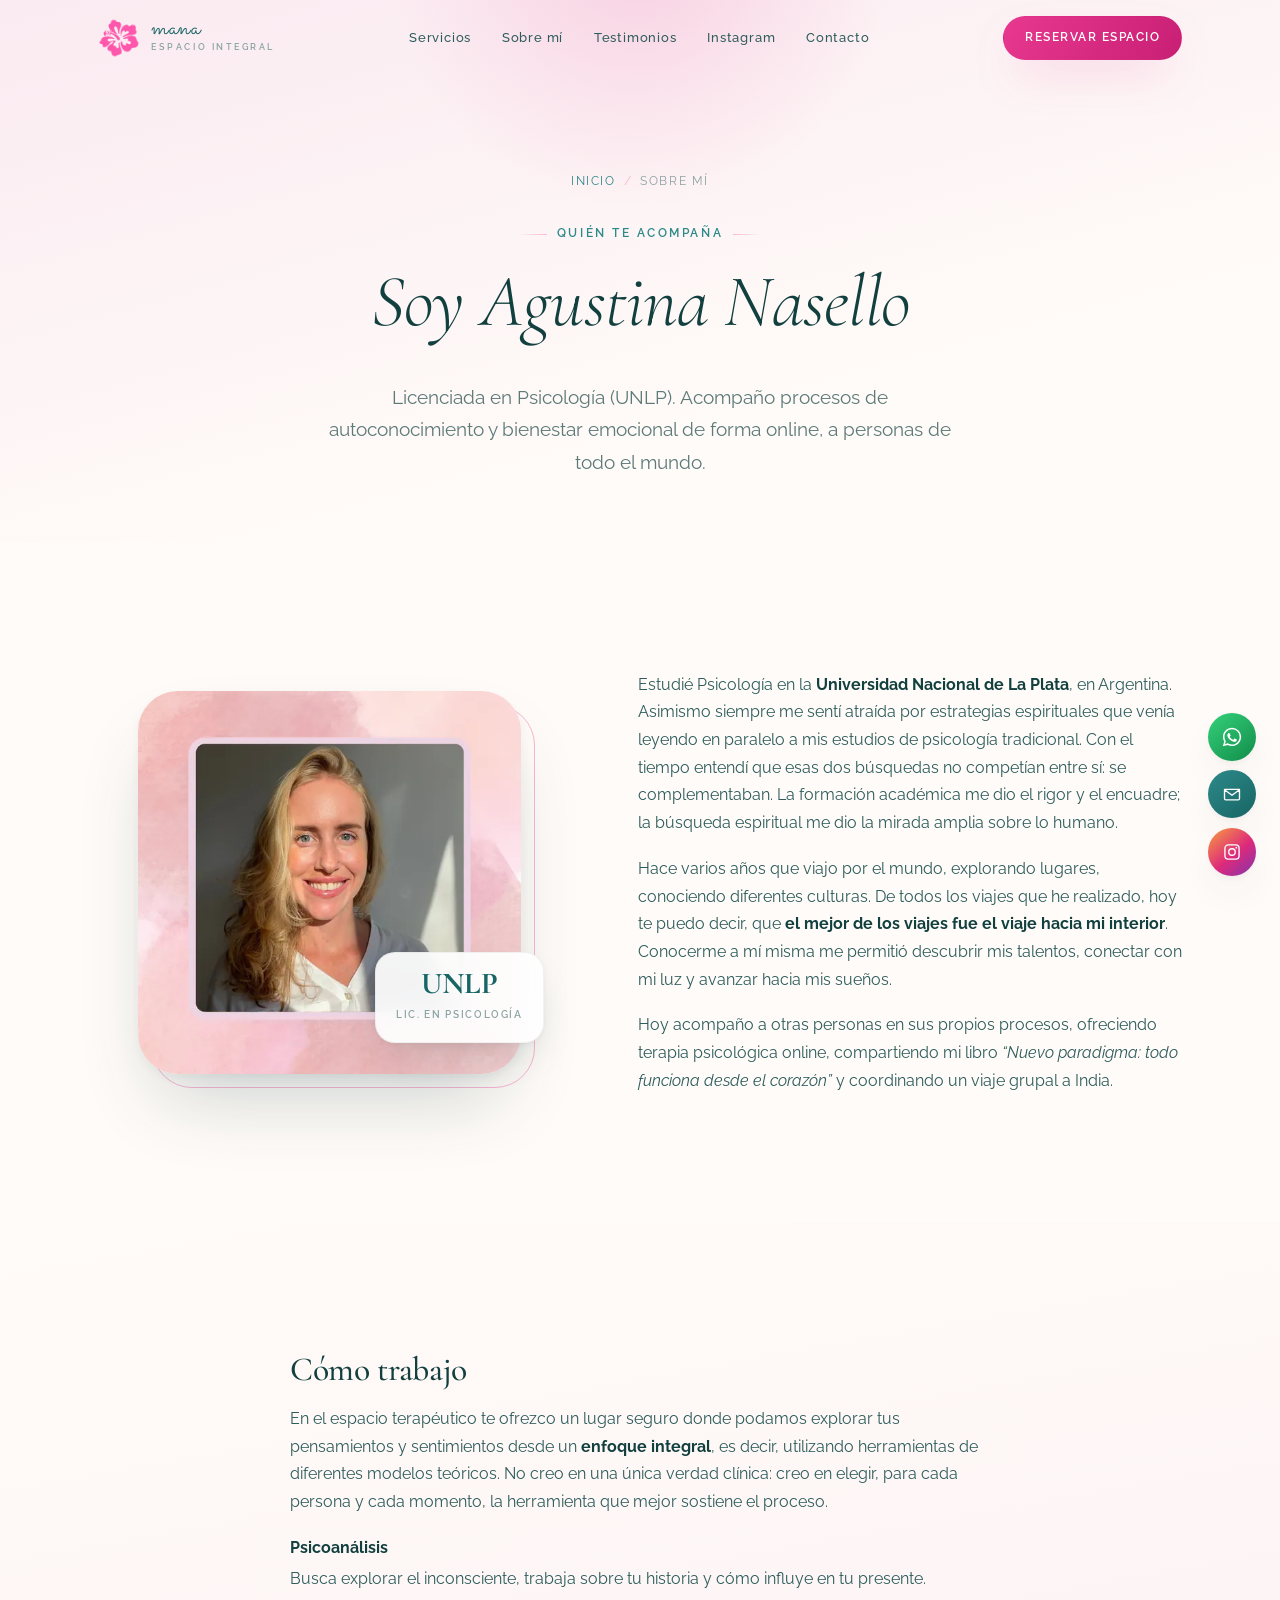
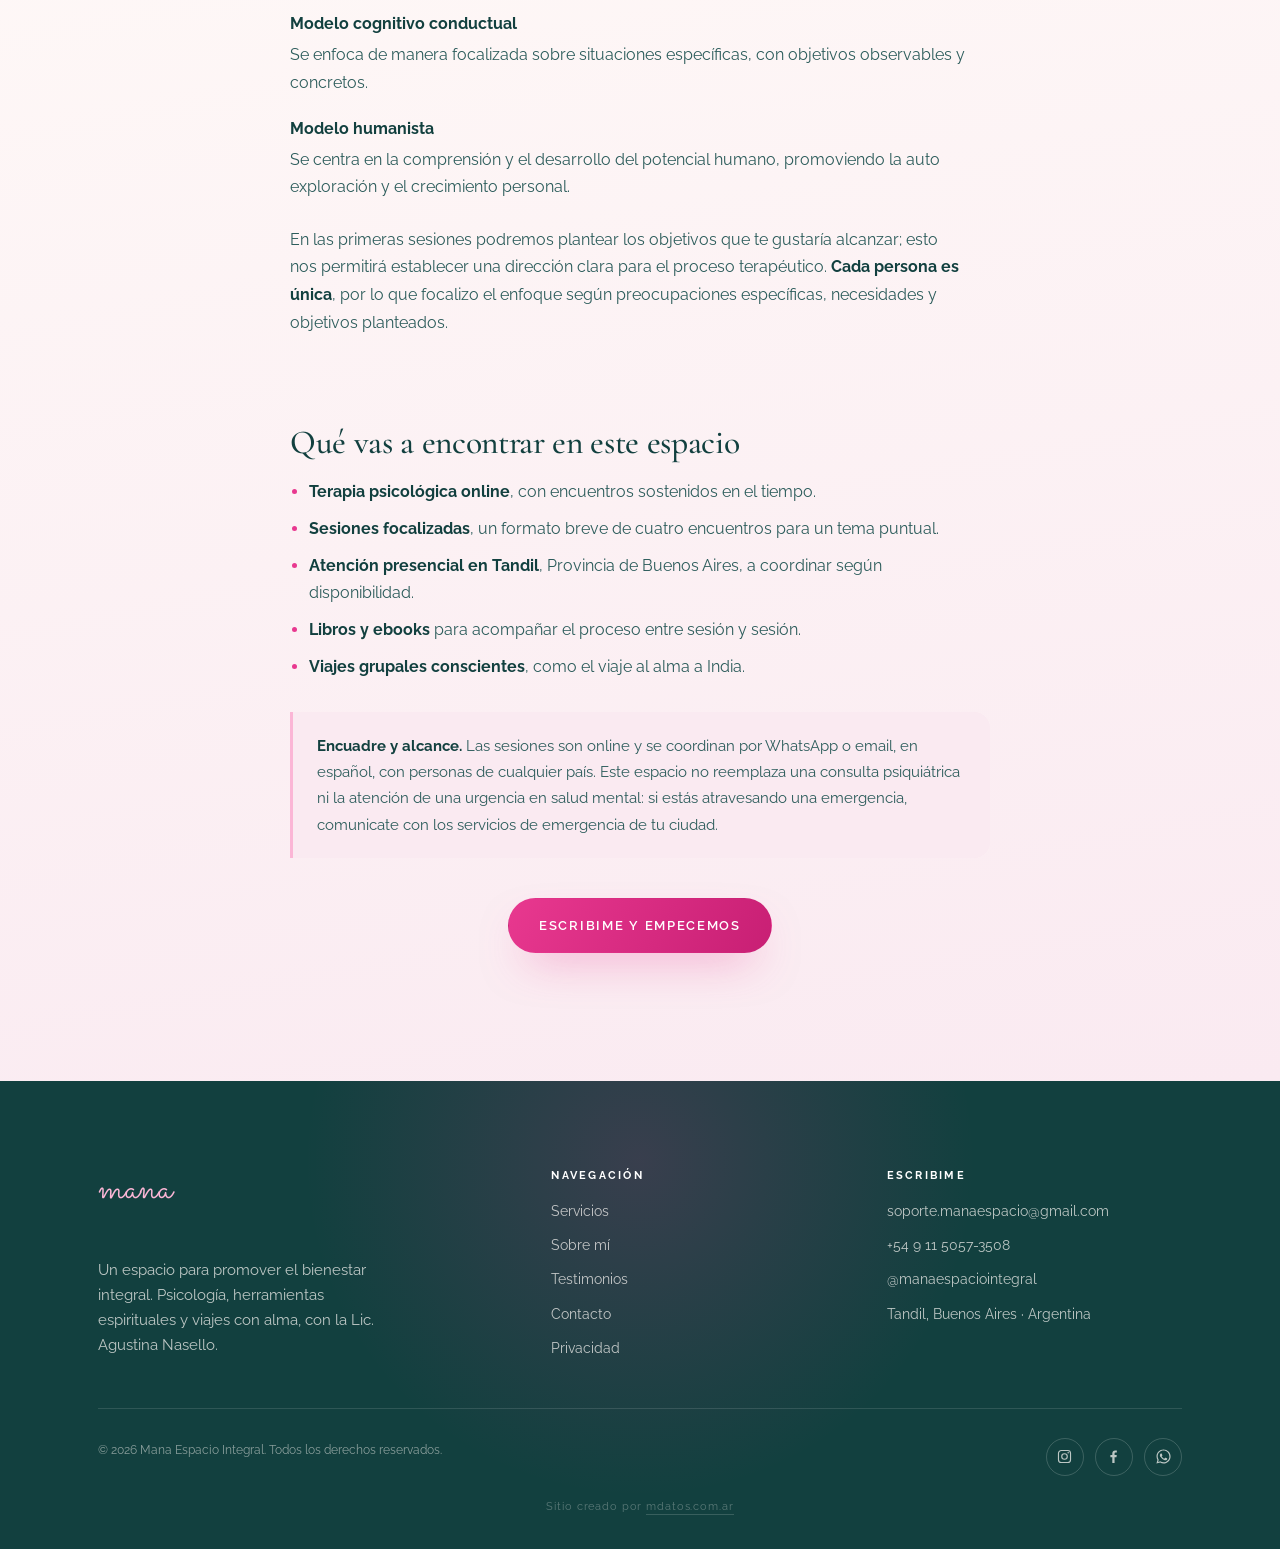
==== commit 0a09e7e2: "Fuera las sesiones de oráculo; entra la atención presencial en Tandil Se retira el oráculo de todo e" ====
--- a/about/index.html
+++ b/about/index.html
@@ -121,7 +121,7 @@
         <div class="prose" data-reveal="right">
           <p>Estudié Psicología en la <strong>Universidad Nacional de La Plata</strong>, en Argentina. Asimismo siempre me sentí atraída por estrategias espirituales que venía leyendo en paralelo a mis estudios de psicología tradicional. Con el tiempo entendí que esas dos búsquedas no competían entre sí: se complementaban. La formación académica me dio el rigor y el encuadre; la búsqueda espiritual me dio la mirada amplia sobre lo humano.</p>
           <p>Hace varios años que viajo por el mundo, explorando lugares, conociendo diferentes culturas. De todos los viajes que he realizado, hoy te puedo decir, que <strong>el mejor de los viajes fue el viaje hacia mi interior</strong>. Conocerme a mí misma me permitió descubrir mis talentos, conectar con mi luz y avanzar hacia mis sueños.</p>
-          <p>Hoy acompaño a otras personas en sus propios procesos, ofreciendo terapia psicológica online, compartiendo mi libro <em>“Nuevo paradigma: todo funciona desde el corazón”</em>, sesiones de oráculo y coordinando un viaje grupal a India.</p>
+          <p>Hoy acompaño a otras personas en sus propios procesos, ofreciendo terapia psicológica online, compartiendo mi libro <em>“Nuevo paradigma: todo funciona desde el corazón”</em> y coordinando un viaje grupal a India.</p>
         </div>
       </div>
     </div>
@@ -148,7 +148,7 @@
         <ul>
           <li><strong>Terapia psicológica online</strong>, con encuentros sostenidos en el tiempo.</li>
           <li><strong>Sesiones focalizadas</strong>, un formato breve de cuatro encuentros para un tema puntual.</li>
-          <li><strong>Sesiones de oráculo</strong>, como herramienta de conexión interior y autoconocimiento.</li>
+          <li><strong>Atención presencial en Tandil</strong>, Provincia de Buenos Aires, a coordinar según disponibilidad.</li>
           <li><strong>Libros y ebooks</strong> para acompañar el proceso entre sesión y sesión.</li>
           <li><strong>Viajes grupales conscientes</strong>, como el viaje al alma a India.</li>
         </ul>
